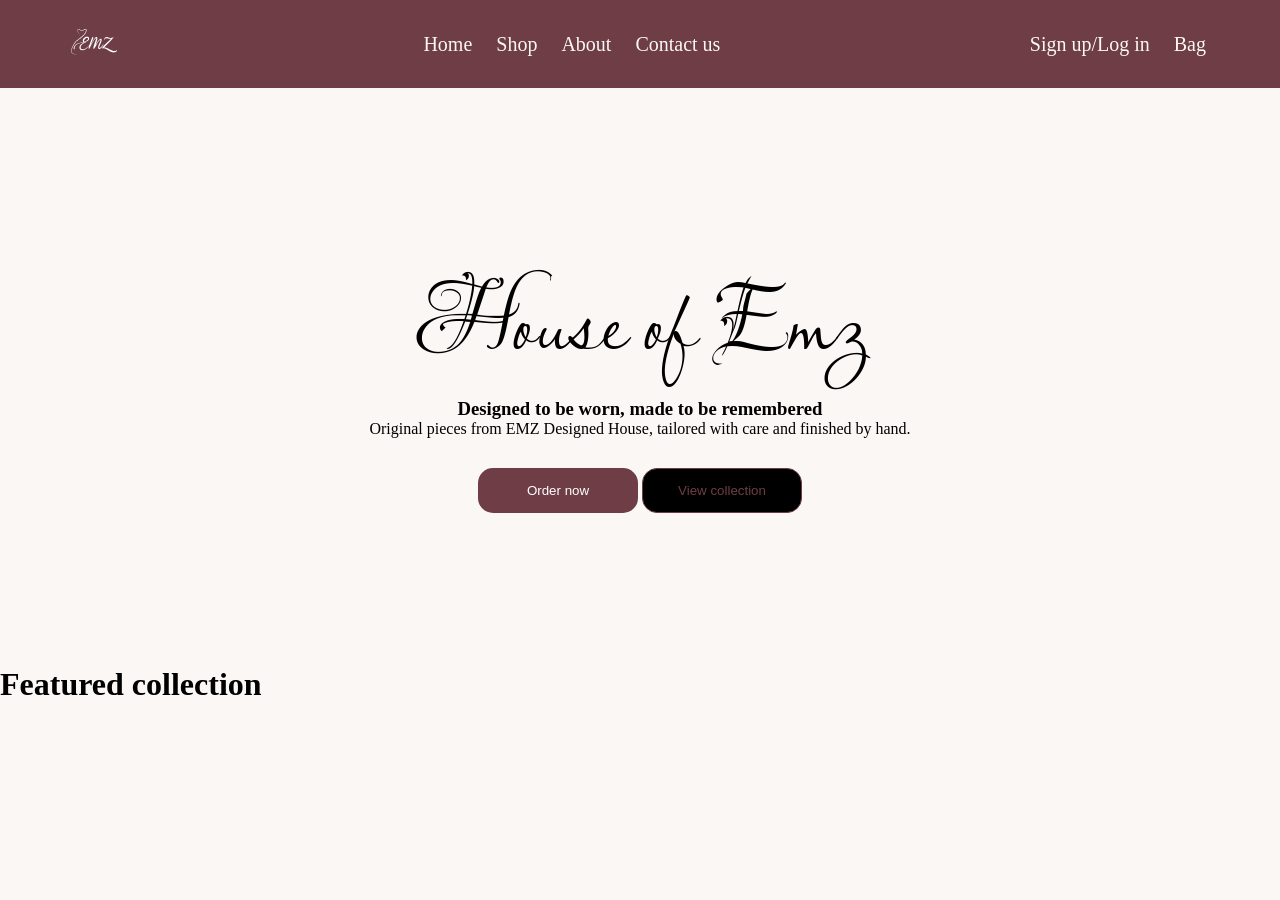
==== index.html @ cc618b4b "The hero section is well designed" ====
<!DOCTYPE html>
<html lang="en">
<head>
    <meta charset="UTF-8">
    <meta name="viewport" content="width=device-width, initial-scale=1.0">
    <title>House_of_Emz</title>
    <link rel="stylesheet" href="style.css">
    <link rel="preconnect" href="https://fonts.googleapis.com">
    <link rel="preconnect" href="https://fonts.gstatic.com" crossorigin>
    <link href="https://fonts.googleapis.com/css2?family=Alfa+Slab+One&family=Festive&family=Imperial+Script&family=Lavishly+Yours&family=Monsieur+La+Doulaise&family=UnifrakturMaguntia&display=swap" rel="stylesheet">
</head>
<body>
    <header>
        <div class="logo">
            <img width="60" src="/Images/EMZ_logo.svg" alt="A logo">
        </div>

        <div class="menu">
            <a href="">Home</a>
            <a href="">Shop</a>
            <a href="">About</a>
            <a href="">Contact us</a>
        </div>

        <div class="side_bar">
            <a href="">Sign up/Log in</a>
            <a href="">Bag</a>
        </div>
    </header>

    <div class="hero">
        <h1>House of Emz</h1>
        <h3>Designed to be worn, made to be remembered</h3>
        <p>Original pieces from EMZ Designed House, tailored with care and finished by hand.</p>
        <button class="order-now">
            Order now
         </button>
        <button class="collection">
            View collection
        </button>
    </div>

    <div class="featured-collection">
        <h1>Featured collection</h1>
        <div class="products">
            
        </div>
    </div>
</body>
</html>
---- style.css ----
* {
    margin: 0;
    padding: 0;
    box-sizing: border-box;
}

body {
    --primary: #985C64;
    --secondary: #6E3D45;
    --text: #2B2B2B;
    --background: #fbf7f5;
    --footer: #f3e4e4;
    background-color: var(--background);
}

header {
    display: flex;
    background: var(--secondary);
    gap: 24px;
    padding: 12px 5vw;
    align-items: center;
    justify-content: space-between;
}

a{
    color: var(--background);
    text-decoration: none;
    font-size: 20px;
    margin: 10px;
}

a:hover{
   color: var(--primary);
}

.hero {
    text-align: center;
    padding: 150px;
    font-size: 100%;
}

.hero > h1 {
    font-family: "Lavishly Yours", cursive;
    font-weight: 400;
    font-style: normal;
    font-size: 100px;
}

button {
    border-radius: 15px;
    width: 160px;
    height: 45px;
    padding: 10px;
    margin: 30px 0px 3px 0px;/*trbl*/ 
}

.order-now {
    color: white;
    background: var(--secondary);
    border: none;
}
 .order-now:hover {
    color: black;
    background: white;
 }

.collection {
    color: var(--secondary);
    background: black;
    border: 1px solid var(--secondary);
}
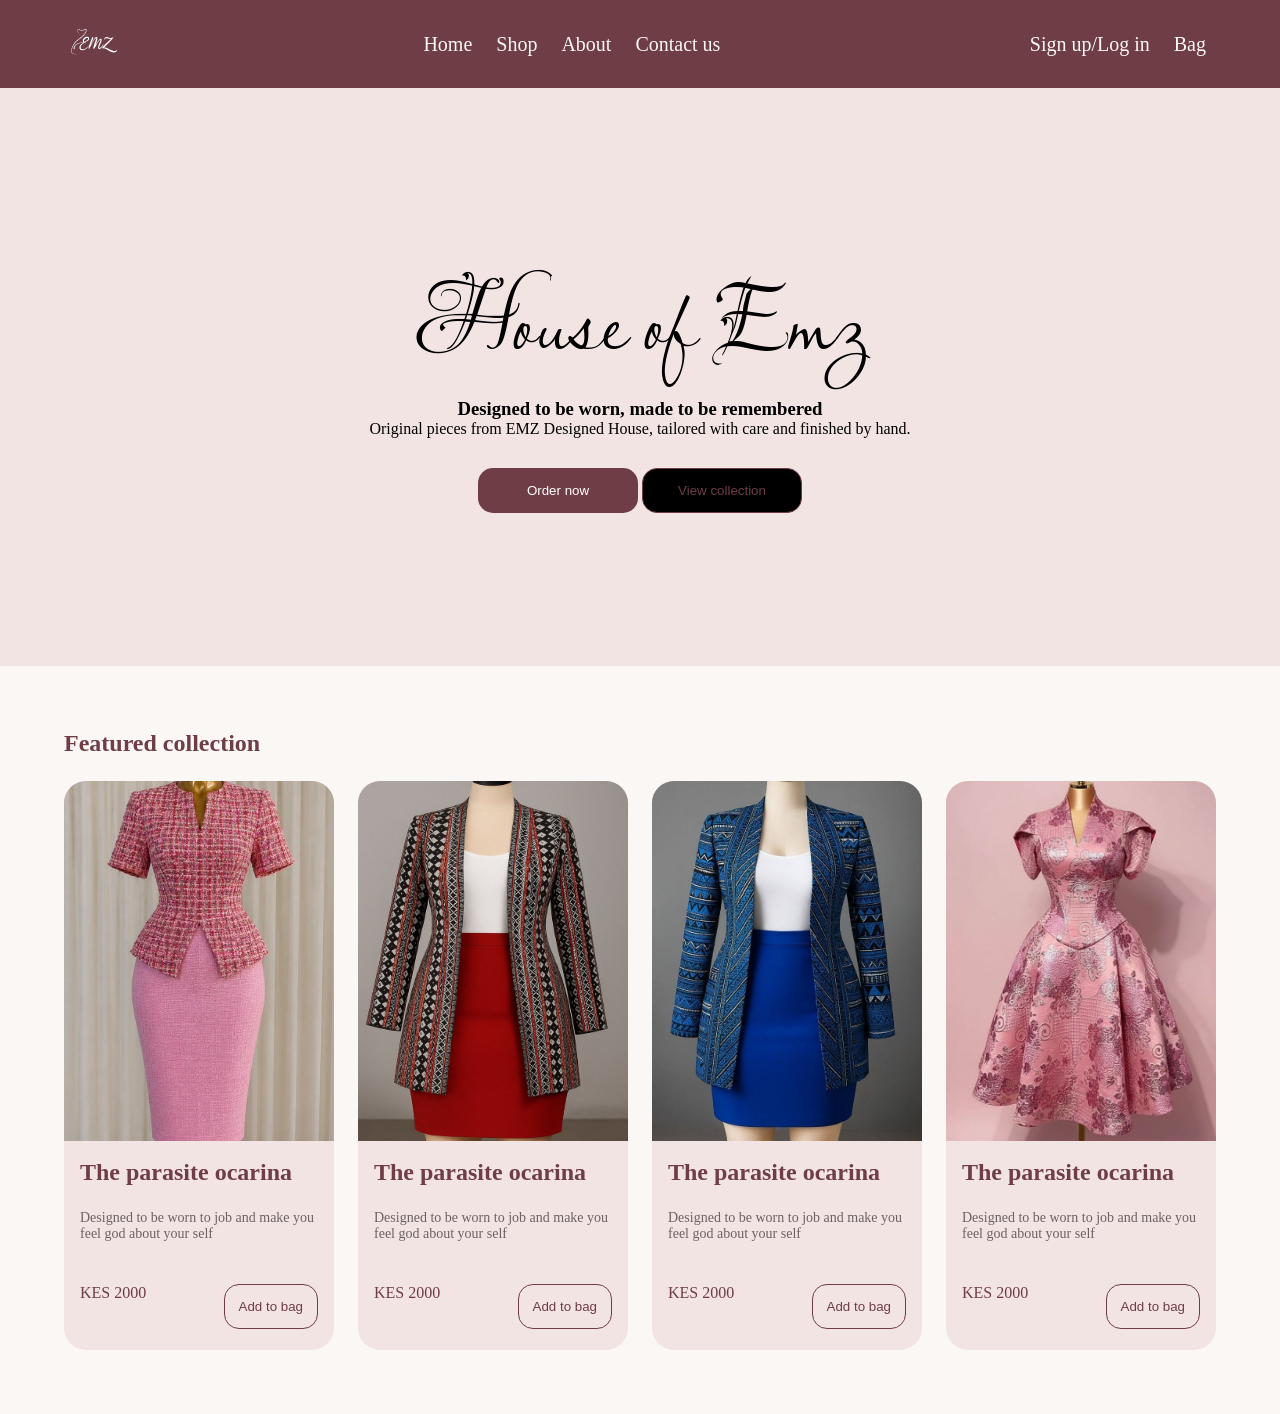
==== commit 2be18383: "The featured collection is donegit add .!" ====
--- a/index.html
+++ b/index.html
@@ -40,11 +40,61 @@
         </button>
     </div>
 
-    <div class="featured-collection">
+    <section class="featured-collection">
         <h1>Featured collection</h1>
         <div class="products">
-            
+            <div class="product">
+                <img src="Images/Design1.jpg" alt="An image of a designed cloth">
+                    <div class="product-information">
+                        <h1>The parasite ocarina</h1>
+                        <p>Designed to be worn to job and make you feel god about your self</p>  
+                        <div class="product-row">
+                            <span class="price">KES 2000</span>
+                            <button class="add-to-bag">Add to bag</button>
+                        </div>
+                    </div>
+            </div>
+
+            <div class="product">
+                <img src="Images/Design2.jpg" alt="An image of a designed cloth">
+                    <div class="product-information">
+                        <h1>The parasite ocarina</h1>
+                        <p>Designed to be worn to job and make you feel god about your self</p>  
+                        <div class="product-row">
+                            <span class="price">KES 2000</span>
+                            <button class="add-to-bag">Add to bag</button>
+                        </div>
+                    </div>
+            </div>
+
+            <div class="product">
+                <img src="Images/Design3.jpg" alt="An image of a designed cloth">
+                    <div class="product-information">
+                        <h1>The parasite ocarina</h1>
+                        <p>Designed to be worn to job and make you feel god about your self</p>  
+                        <div class="product-row">
+                            <span class="price">KES 2000</span>
+                            <button class="add-to-bag">Add to bag</button>
+                        </div>
+                    </div>
+            </div>
+
+            <div class="product">
+                <img src="Images/Design4.jpg" alt="An image of a designed cloth">
+                    <div class="product-information">
+                        <h1>The parasite ocarina</h1>
+                        <p>Designed to be worn to job and make you feel god about your self</p>  
+                        <div class="product-row">
+                            <span class="price">KES 2000</span>
+                            <button class="add-to-bag">Add to bag</button>
+                        </div>
+                    </div>
+            </div>
         </div>
-    </div>
+    </section>
+
+    <section class="About"> 
+        
+    </section>
 </body>
 </html>
--- a/style.css
+++ b/style.css
@@ -34,6 +34,7 @@
 }
 
 .hero {
+    background: var(--footer);
     text-align: center;
     padding: 150px;
     font-size: 100%;
@@ -68,4 +69,60 @@
     color: var(--secondary);
     background: black;
     border: 1px solid var(--secondary);
+}
+
+.featured-collection {
+    padding: 64px 5vw;
+    background: var(--background);
+}
+
+.featured-collection h1 {
+    color: var(--secondary);
+    margin-bottom: 24px;
+}
+
+.products {
+    display: grid;
+    grid-template-columns: repeat(auto-fit, minmax(220px, 1fr));
+    gap: 24px;
+}
+
+.product {
+    background: var(--footer);
+    border-radius: 22px;
+    overflow: hidden;
+}
+.product img {
+    width: 100%;
+    aspect-ratio: 3/4;
+    object-fit: cover;
+}
+
+.product-information {
+    padding: 14px 16px 18px;
+}
+
+.product-information p {
+    color: #6b6262;
+    font-size: 14px;
+}
+
+.product-row {
+    display: flex;
+    justify-content: space-between;
+    align-items: center;
+    margin-top: 12px;
+}
+
+.price {
+    color: var(--secondary);
+    font-weight: 500;
+}
+
+.add-to-bag {
+    width: auto;
+    padding: 8px 14px;
+    color: var(--secondary);
+    background: transparent;
+    border: 1.5px solid var(--secondary);
 }
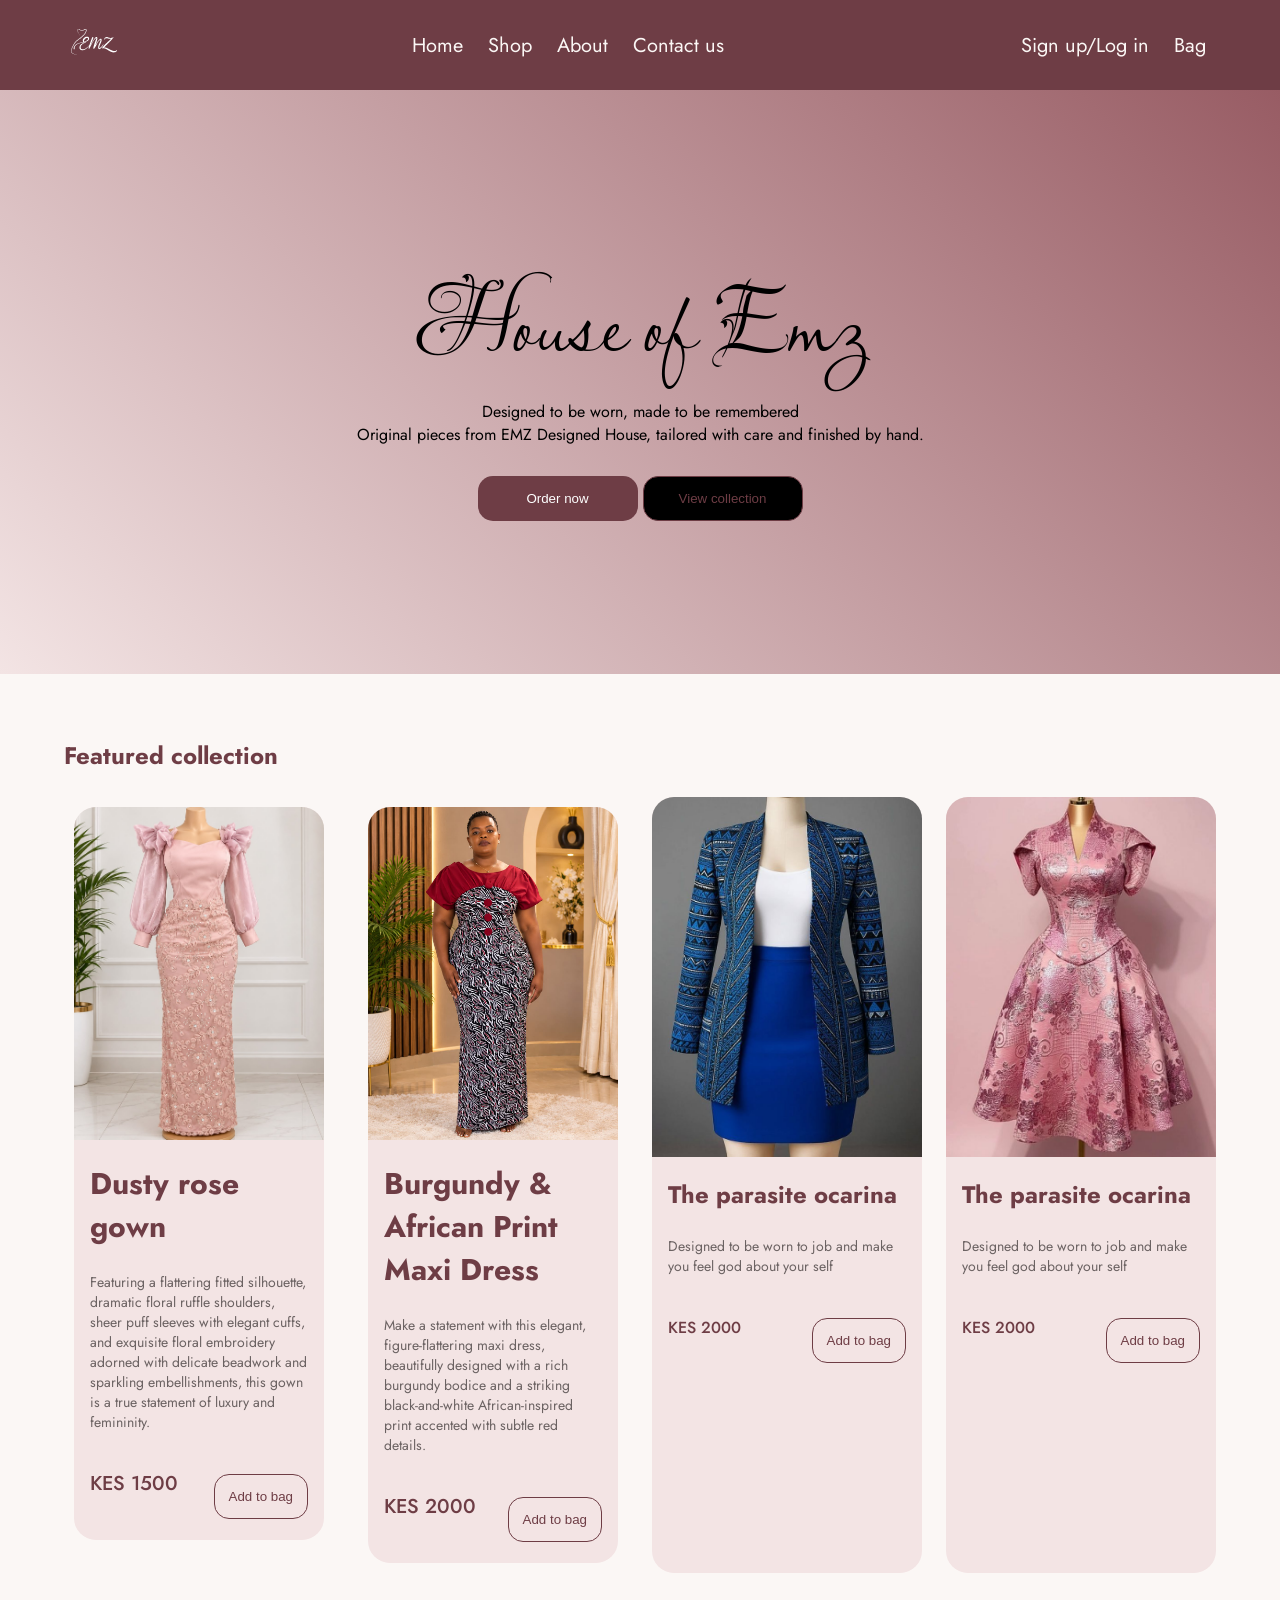
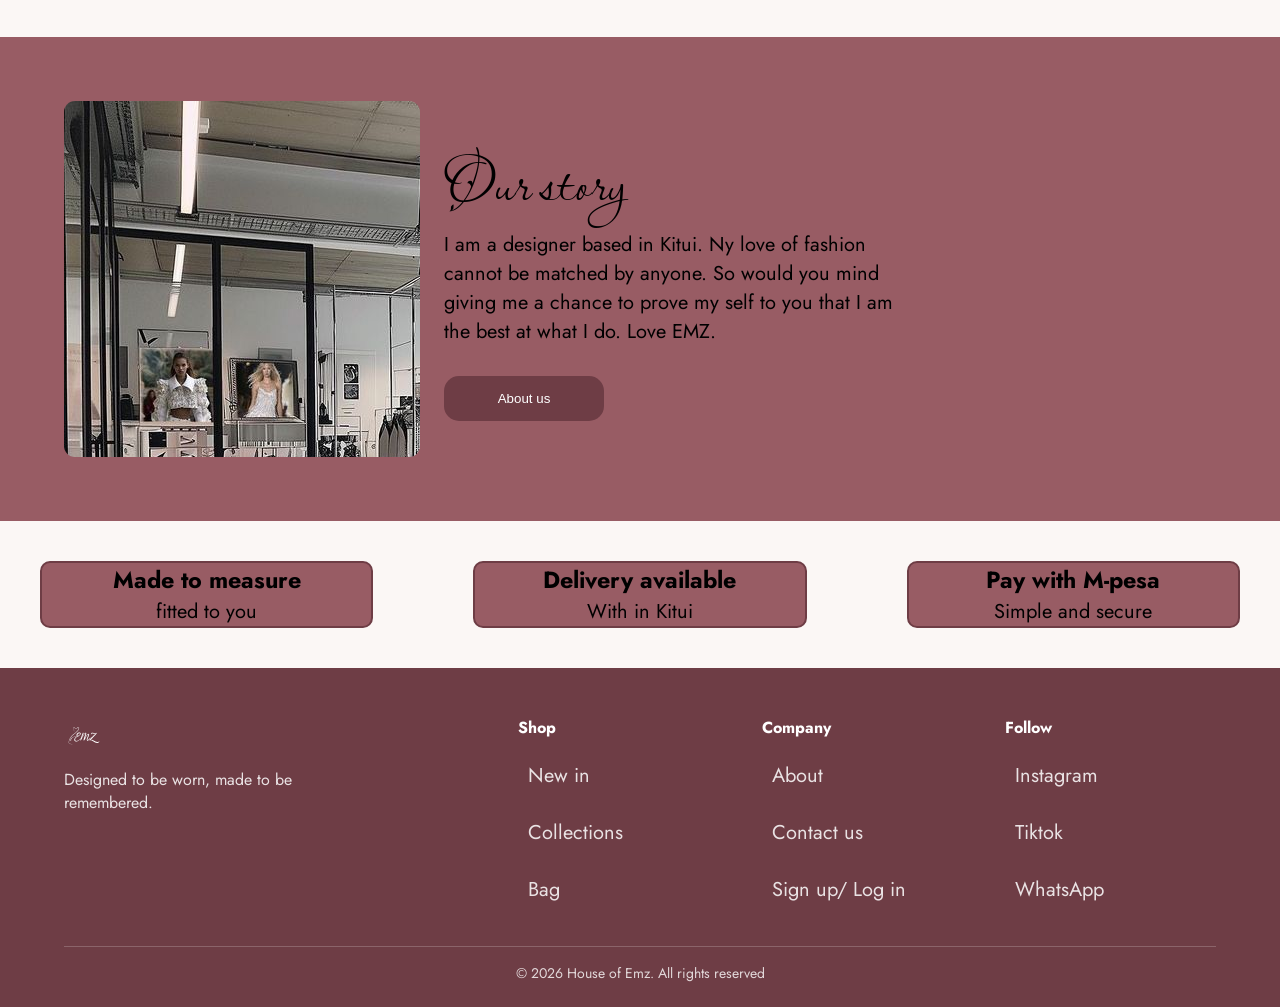
==== commit 65b6f768: "Added a new page for a design, but have not yet styled ut yet" ====
--- a/index.html
+++ b/index.html
@@ -7,6 +7,7 @@
     <link rel="stylesheet" href="style.css">
     <link rel="preconnect" href="https://fonts.googleapis.com">
     <link rel="preconnect" href="https://fonts.gstatic.com" crossorigin>
+    <link href="https://fonts.googleapis.com/css2?family=Jost:wght@400;500&display=swap" rel="stylesheet">
     <link href="https://fonts.googleapis.com/css2?family=Alfa+Slab+One&family=Festive&family=Imperial+Script&family=Lavishly+Yours&family=Monsieur+La+Doulaise&family=UnifrakturMaguntia&display=swap" rel="stylesheet">
 </head>
 <body>
@@ -30,7 +31,7 @@
 
     <div class="hero">
         <h1>House of Emz</h1>
-        <h3>Designed to be worn, made to be remembered</h3>
+        <p>Designed to be worn, made to be remembered</p>
         <p>Original pieces from EMZ Designed House, tailored with care and finished by hand.</p>
         <button class="order-now">
             Order now
@@ -43,29 +44,36 @@
     <section class="featured-collection">
         <h1>Featured collection</h1>
         <div class="products">
+            <a href="">
             <div class="product">
                 <img src="Images/Design1.jpg" alt="An image of a designed cloth">
                     <div class="product-information">
-                        <h1>The parasite ocarina</h1>
-                        <p>Designed to be worn to job and make you feel god about your self</p>  
+                        <h1>Dusty rose gown</h1>
+                        <p>Featuring a flattering fitted silhouette, dramatic floral ruffle shoulders, sheer puff sleeves with elegant cuffs, and 
+                            exquisite floral embroidery adorned with delicate beadwork and sparkling embellishments, this gown is a true statement
+                            of luxury and femininity.</p>  
+                        <div class="product-row">
+                            <span class="price">KES 1500</span>
+                            <button class="add-to-bag">Add to bag</button>
+                        </div>
+                    </div>
+            </div>
+            </a>
+
+            <a href="Burgundy&AfricanPrintMaxiDress.html">
+            <div class="product">
+                <img src="Images/Design2.jpeg" alt="An image of a designed cloth">
+                    <div class="product-information">
+                        <h1>Burgundy & African Print Maxi Dress</h1>
+                        <p>Make a statement with this elegant, figure-flattering maxi dress, beautifully designed with a rich burgundy bodice and a 
+                            striking black-and-white African-inspired print accented with subtle red details. </p>  
                         <div class="product-row">
                             <span class="price">KES 2000</span>
                             <button class="add-to-bag">Add to bag</button>
                         </div>
                     </div>
             </div>
-
-            <div class="product">
-                <img src="Images/Design2.jpg" alt="An image of a designed cloth">
-                    <div class="product-information">
-                        <h1>The parasite ocarina</h1>
-                        <p>Designed to be worn to job and make you feel god about your self</p>  
-                        <div class="product-row">
-                            <span class="price">KES 2000</span>
-                            <button class="add-to-bag">Add to bag</button>
-                        </div>
-                    </div>
-            </div>
+            </a>
 
             <div class="product">
                 <img src="Images/Design3.jpg" alt="An image of a designed cloth">
@@ -93,8 +101,67 @@
         </div>
     </section>
 
-    <section class="About"> 
-        
+    <section class="about"> 
+        <div class="about-image">
+            <img src="Images/A_design_studio.jfif" alt="">
+        </div>
+        <div class="our-story">
+            <span>Our story</span>
+            <p>I am a designer based in Kitui. Ny love of fashion cannot be matched by anyone. So would you mind giving me a chance to prove my self
+                to you that I am the best at what I do. Love EMZ.
+            </p>
+            <button class="about-us">About us</button>
+        </div>
     </section>
+
+    <section class="features">
+        <div class="feature">
+            <h3>Made to measure</h3>
+            <p>fitted to you</p>
+        </div>
+        <div class="feature">
+            <h3>Delivery available</h3>
+            <p>With in Kitui</p>
+        </div>
+        <div class="feature">
+            <h3>Pay with M-pesa</h3>
+            <p>Simple and secure</p>
+        </div>
+    </section>
+
+    <footer class="footer">
+        <div class="footer-top">
+
+            <div class="footer-brand">
+                <img width="40" src="Images/EMZ_logo.svg" alt="A logo od EMZ">
+                <p>Designed to be worn, made to be remembered.</p>
+            </div>
+
+            <div class="footer-column">
+                <h4>Shop</h4>
+                <a href="">New in</a>
+                <a href="">Collections</a>
+                <a href="">Bag</a>
+            </div>
+
+            <div class="footer-column">
+                <h4>Company</h4>
+                <a href="">About</a>
+                <a href="">Contact us</a>
+                <a href="">Sign up/ Log in</a>
+            </div>
+
+            <div class="footer-column">
+                <h4>Follow</h4>
+                <a href="">Instagram</a>
+                <a href="">Tiktok</a>
+                <a href="">WhatsApp</a>
+            </div>
+        </div>
+
+        <div class="footer-bottom">
+            <p>&copy; 2026 House of Emz. All rights reserved</p>
+        </div>
+    </footer>
 </body>
 </html>
--- a/style.css
+++ b/style.css
@@ -10,6 +10,7 @@
     --text: #2B2B2B;
     --background: #fbf7f5;
     --footer: #f3e4e4;
+    font-family: "Jost", Arial, sans-serif;
     background-color: var(--background);
 }
 
@@ -34,7 +35,7 @@
 }
 
 .hero {
-    background: var(--footer);
+    background: linear-gradient(45deg, var(--footer), var(--primary));
     text-align: center;
     padding: 150px;
     font-size: 100%;
@@ -125,4 +126,122 @@
     color: var(--secondary);
     background: transparent;
     border: 1.5px solid var(--secondary);
+}
+
+.add-to-bag:hover {
+    color: var(--text);
+    background: var(--background);
+    cursor: pointer;
+}
+
+.about {
+    padding: 64px 5vw;
+    display: flex;
+    align-items: center;
+    justify-content: center;
+    gap: 24px;
+    background: var(--primary);
+}
+
+.about-image {
+    aspect-ratio: 1/1;
+    border-radius: 11px;
+    overflow: hidden;
+}
+
+.our-story {
+    text-align: left;
+    
+}
+
+.our-story span {
+    font-family: "Lavishly Yours", cursive;
+    font-weight: 400;
+    font-style: normal;
+    font-size: 60px;
+}
+
+.our-story p {
+    font-family: "Jost", Arial, sans-serif;
+    font-size: 20px;
+    width: 60%;
+}
+
+.about-us {
+    color: white;
+    background: var(--secondary);
+    border: none;
+
+}
+.about-us:hover {
+    cursor: pointer;
+    color: black;
+    background: white;
+ }
+
+ .features {
+    font-size: 20px;
+    display: grid;
+    grid-template-columns: repeat(auto-fit, minmax(300px, 1fr));
+    gap: 100px;
+    margin: 40px;
+ }
+ .feature {
+    background: var(--primary);
+    text-align: center;
+    border: 2px solid var(--secondary);
+    border-radius: 10px;
+ }
+ 
+ .footer {
+    background: var(--secondary);
+    color: white;
+    padding: 48px 5vw 24px;
+ }
+
+ .footer-top {
+    display: grid;
+    grid-template-columns: 2fr 1fr 1fr 1fr;
+    gap: 32px;
+}
+
+.footer-brand {
+    display: flex;
+    flex-direction: column;
+    gap: 12px;
+}
+
+.footer-brand p {
+    max-width: 250px;
+    opacity: 0.85;
+}
+
+.footer-column {
+   display: flex;
+   flex-direction: column;
+   gap: 8px; 
+}
+
+.footer-column h4 {
+    margin-bottom: 4px;
+}
+
+.footer a {
+    color: white;
+    text-decoration: none;
+    opacity: 0.85;
+}
+
+.footer a:hover {
+    opacity: 1;
+    text-decoration: underline;
+}
+
+.footer-bottom {
+    margin-top: 32px;
+    padding-top: 16px;
+    border-top: 1px solid rgba(255, 255, 255, 0.25);
+    text-align: center;
+    font-size: 14px;
+    opacity: 0.8;
 }
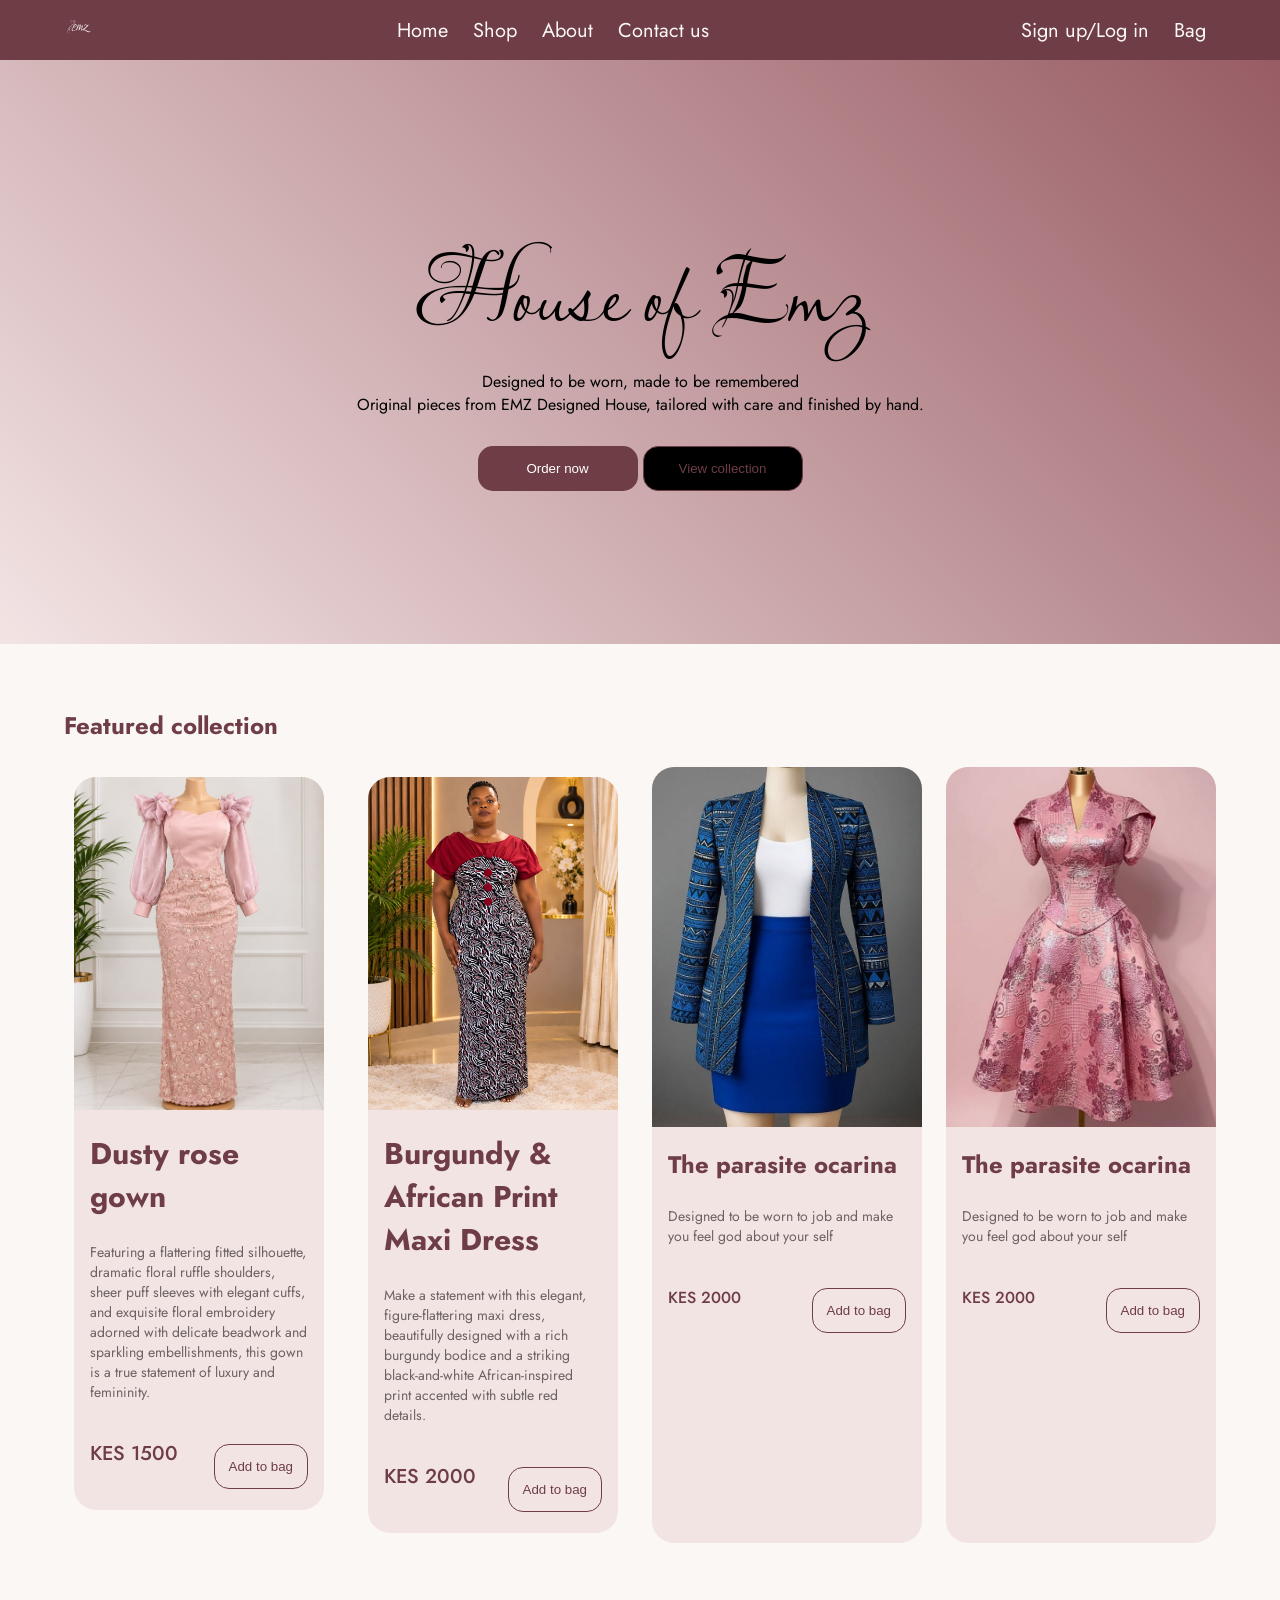
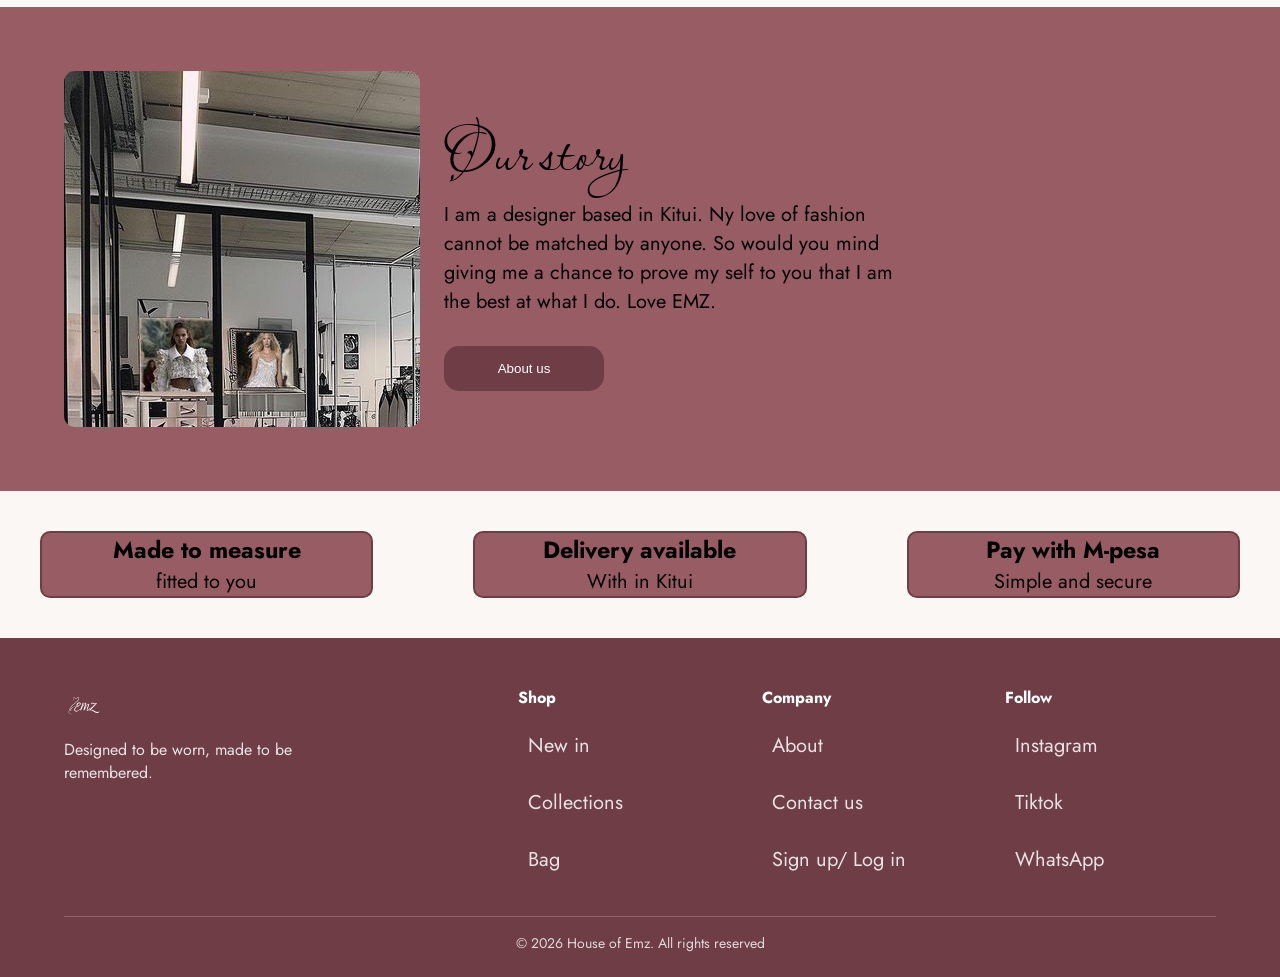
==== commit 11af692c: "The design page styled but has no functions yet" ====
--- a/index.html
+++ b/index.html
@@ -13,7 +13,7 @@
 <body>
     <header>
         <div class="logo">
-            <img width="60" src="/Images/EMZ_logo.svg" alt="A logo">
+            <img width="30" src="/Images/EMZ_logo.svg" alt="A logo">
         </div>
 
         <div class="menu">
@@ -44,10 +44,12 @@
     <section class="featured-collection">
         <h1>Featured collection</h1>
         <div class="products">
+
             <a href="">
             <div class="product">
                 <img src="Images/Design1.jpg" alt="An image of a designed cloth">
-                    <div class="product-information">
+                    
+                <div class="product-information">
                         <h1>Dusty rose gown</h1>
                         <p>Featuring a flattering fitted silhouette, dramatic floral ruffle shoulders, sheer puff sleeves with elegant cuffs, and 
                             exquisite floral embroidery adorned with delicate beadwork and sparkling embellishments, this gown is a true statement
@@ -56,7 +58,7 @@
                             <span class="price">KES 1500</span>
                             <button class="add-to-bag">Add to bag</button>
                         </div>
-                    </div>
+                </div>
             </div>
             </a>
 
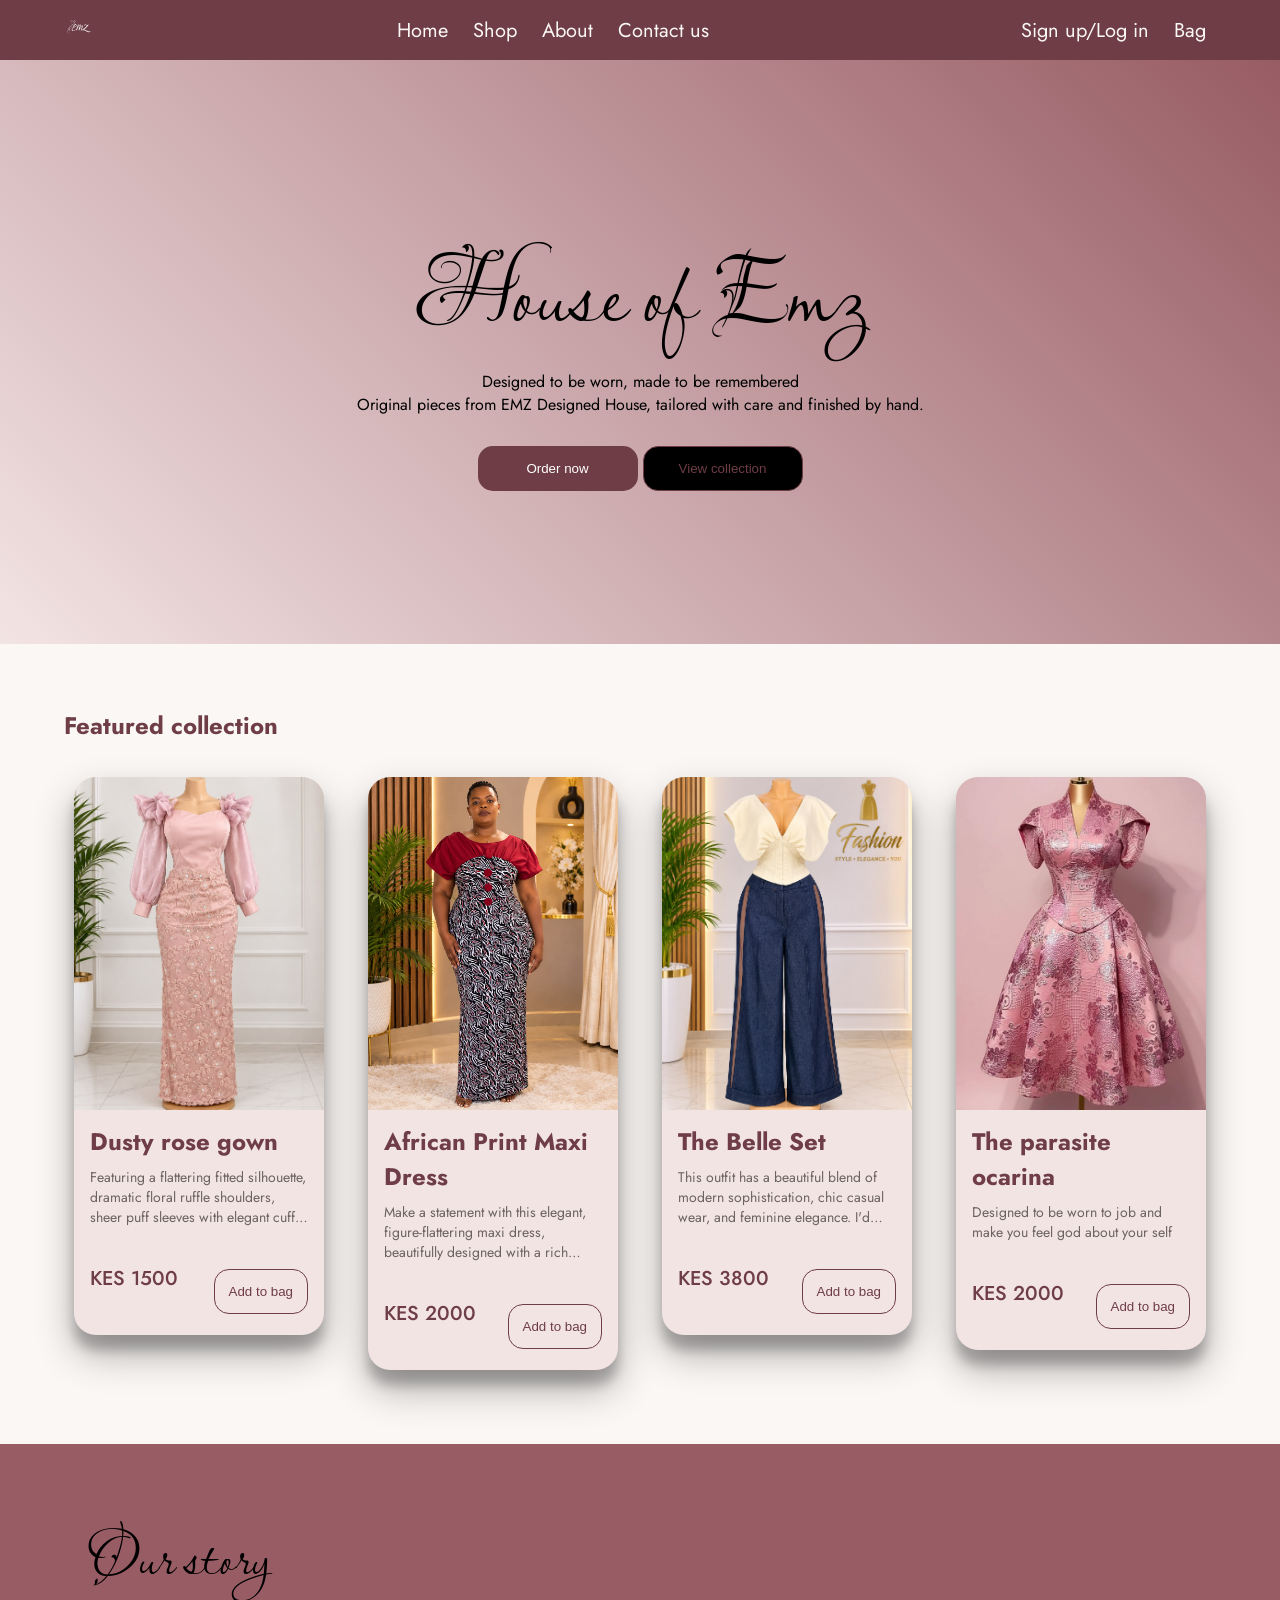
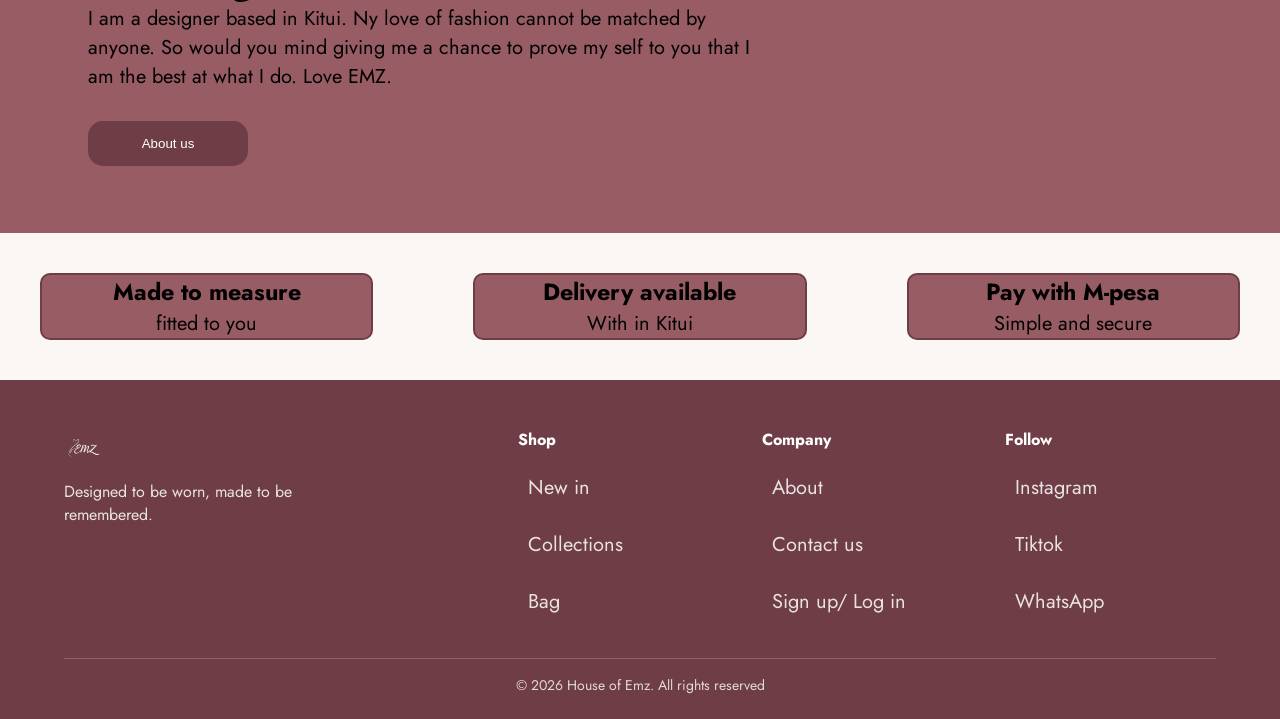
==== commit 41649872: "I was able to add a function in the African print maxi dress. I added more images becouse of the ddi" ====
--- a/index.html
+++ b/index.html
@@ -66,7 +66,7 @@
             <div class="product">
                 <img src="Images/Design2.jpeg" alt="An image of a designed cloth">
                     <div class="product-information">
-                        <h1>Burgundy & African Print Maxi Dress</h1>
+                        <h1>African Print Maxi Dress</h1>
                         <p>Make a statement with this elegant, figure-flattering maxi dress, beautifully designed with a rich burgundy bodice and a 
                             striking black-and-white African-inspired print accented with subtle red details. </p>  
                         <div class="product-row">
@@ -77,18 +77,21 @@
             </div>
             </a>
 
+            <a href="">
             <div class="product">
-                <img src="Images/Design3.jpg" alt="An image of a designed cloth">
+                <img src="Images/Design3.jpeg" alt="An image of a designed cloth">
                     <div class="product-information">
-                        <h1>The parasite ocarina</h1>
-                        <p>Designed to be worn to job and make you feel god about your self</p>  
+                        <h1>The Belle Set</h1>
+                        <p>This outfit has a beautiful blend of modern sophistication, chic casual wear, and feminine elegance. I'd market it as a stylish two-piece statement set.</p>  
                         <div class="product-row">
-                            <span class="price">KES 2000</span>
+                            <span class="price">KES 3800</span>
                             <button class="add-to-bag">Add to bag</button>
                         </div>
                     </div>
             </div>
+            </a>
 
+            <a href="">
             <div class="product">
                 <img src="Images/Design4.jpg" alt="An image of a designed cloth">
                     <div class="product-information">
@@ -100,6 +103,8 @@
                         </div>
                     </div>
             </div>
+            </a>    
+
         </div>
     </section>
 
@@ -165,5 +170,6 @@
             <p>&copy; 2026 House of Emz. All rights reserved</p>
         </div>
     </footer>
+    <script src="script.js"></script>
 </body>
 </html>
--- a/style.css
+++ b/style.css
@@ -89,6 +89,10 @@
 }
 
 .product {
+    display: flex;
+    flex-direction: column;
+    width: 100%;
+    box-shadow: rgba(0, 0, 0, 0.3) 0px 19px 38px, rgba(0, 0, 0, 0.22) 0px 15px 12px;
     background: var(--footer);
     border-radius: 22px;
     overflow: hidden;
@@ -100,19 +104,32 @@
 }
 
 .product-information {
+    display: flex;
+    flex-direction: column;
+    flex: 1;                 /* fills the remaining card height */
     padding: 14px 16px 18px;
 }
 
+.product-information h1 {
+    font-size: 1.5rem;
+    margin-bottom: 8px;
+}
 .product-information p {
     color: #6b6262;
     font-size: 14px;
+    display: -webkit-box;
+    -webkit-line-clamp: 3; /*This for long text in the description meaning that it will show only 3 lines and the rest it's just dots*/
+    line-clamp: 3;
+    -webkit-box-orient: vertical;
+    overflow: hidden;
 }
 
 .product-row {
     display: flex;
     justify-content: space-between;
     align-items: center;
-    margin-top: 12px;
+    margin-top: auto; /*Pushes price + button to the bottom*/
+    padding-top: 12px;
 }
 
 .price {
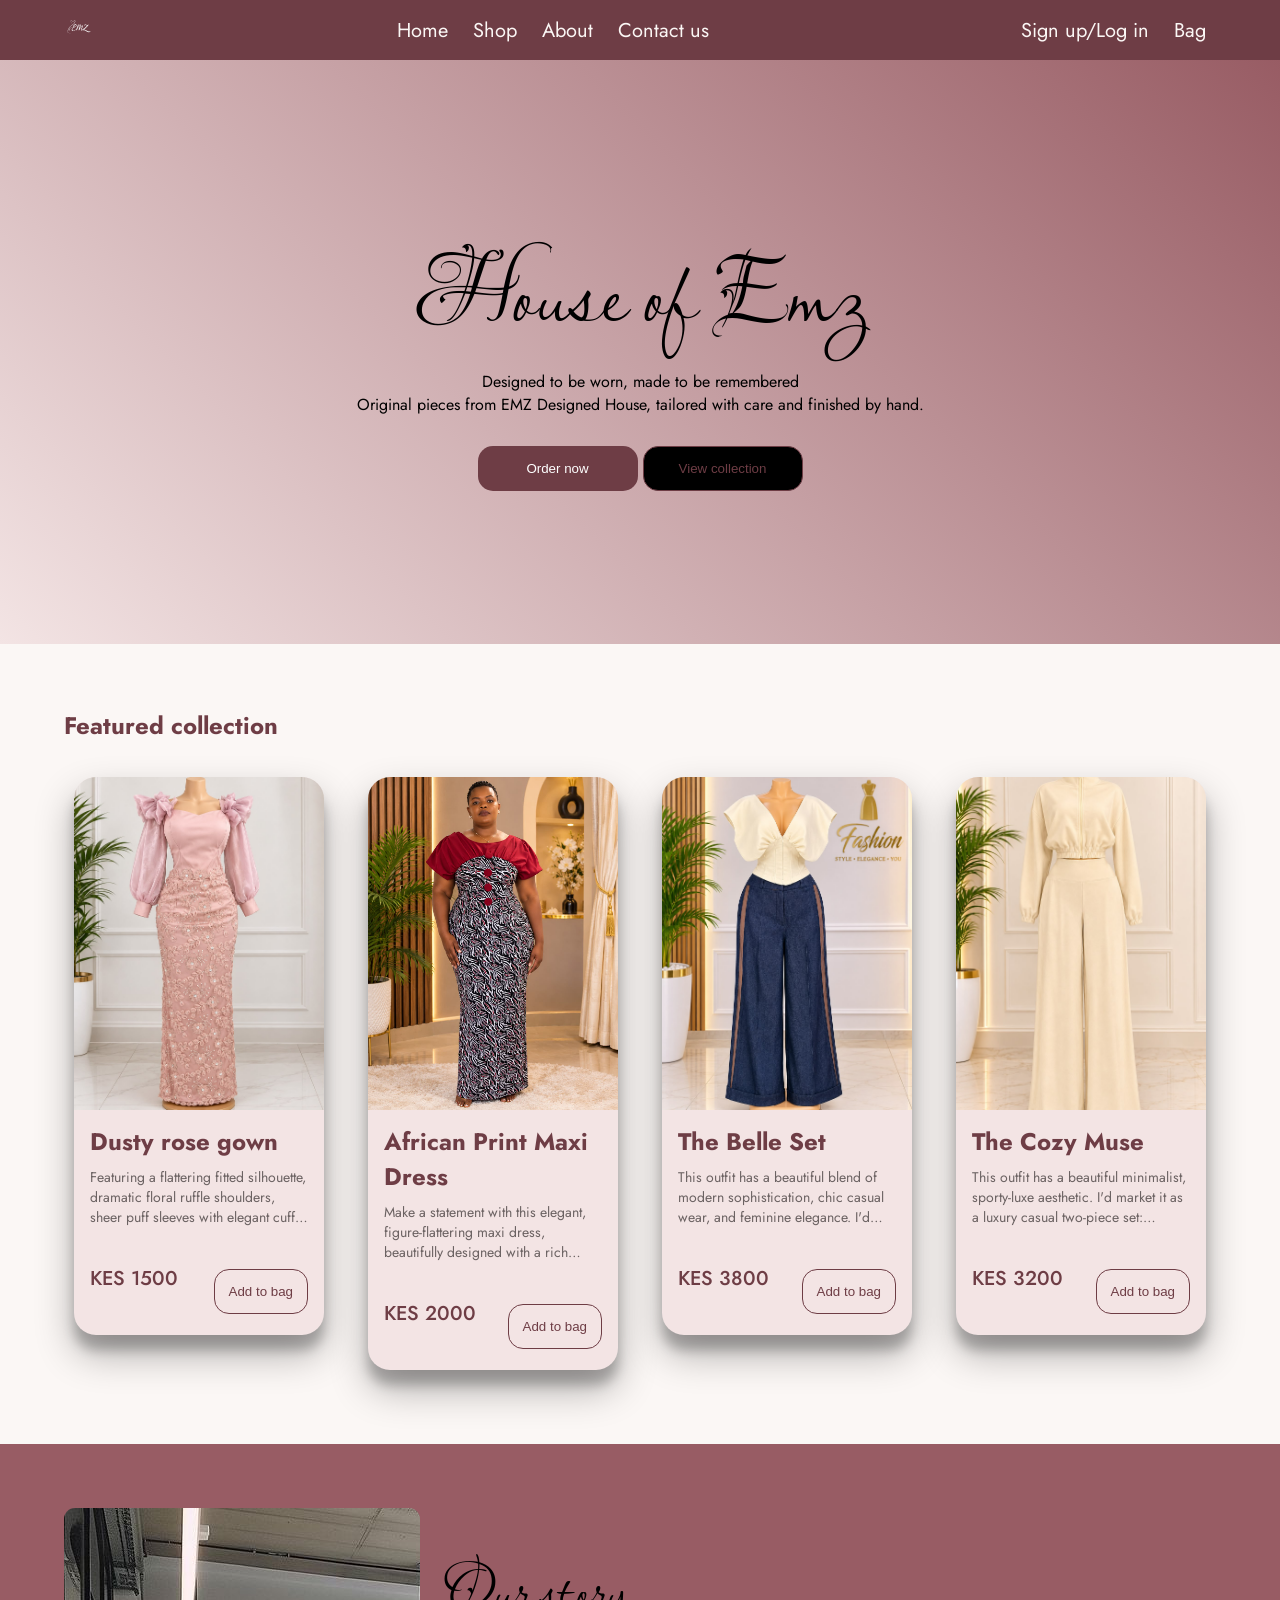
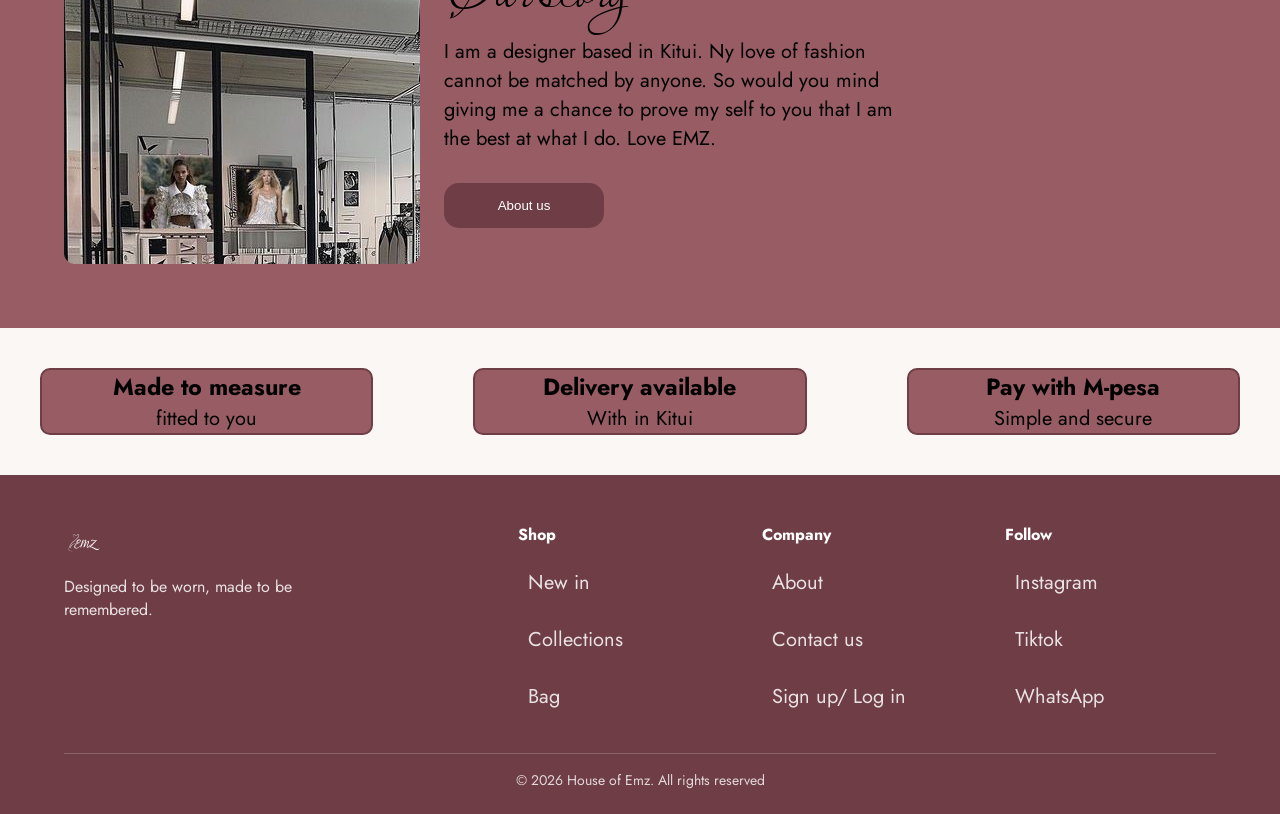
==== commit 560baf7d: "I was able to add an array with all the products information and learned I couuld get git an print i" ====
--- a/index.html
+++ b/index.html
@@ -95,10 +95,10 @@
             <div class="product">
                 <img src="Images/Design4.jpg" alt="An image of a designed cloth">
                     <div class="product-information">
-                        <h1>The parasite ocarina</h1>
-                        <p>Designed to be worn to job and make you feel god about your self</p>  
+                        <h1>The Cozy Muse </h1>
+                        <p>This outfit has a beautiful minimalist, sporty-luxe aesthetic. I'd market it as a luxury casual two-piece set: comfortable, sophisticated and effortlessly stylish. �</p>  
                         <div class="product-row">
-                            <span class="price">KES 2000</span>
+                            <span class="price">KES 3200</span>
                             <button class="add-to-bag">Add to bag</button>
                         </div>
                     </div>
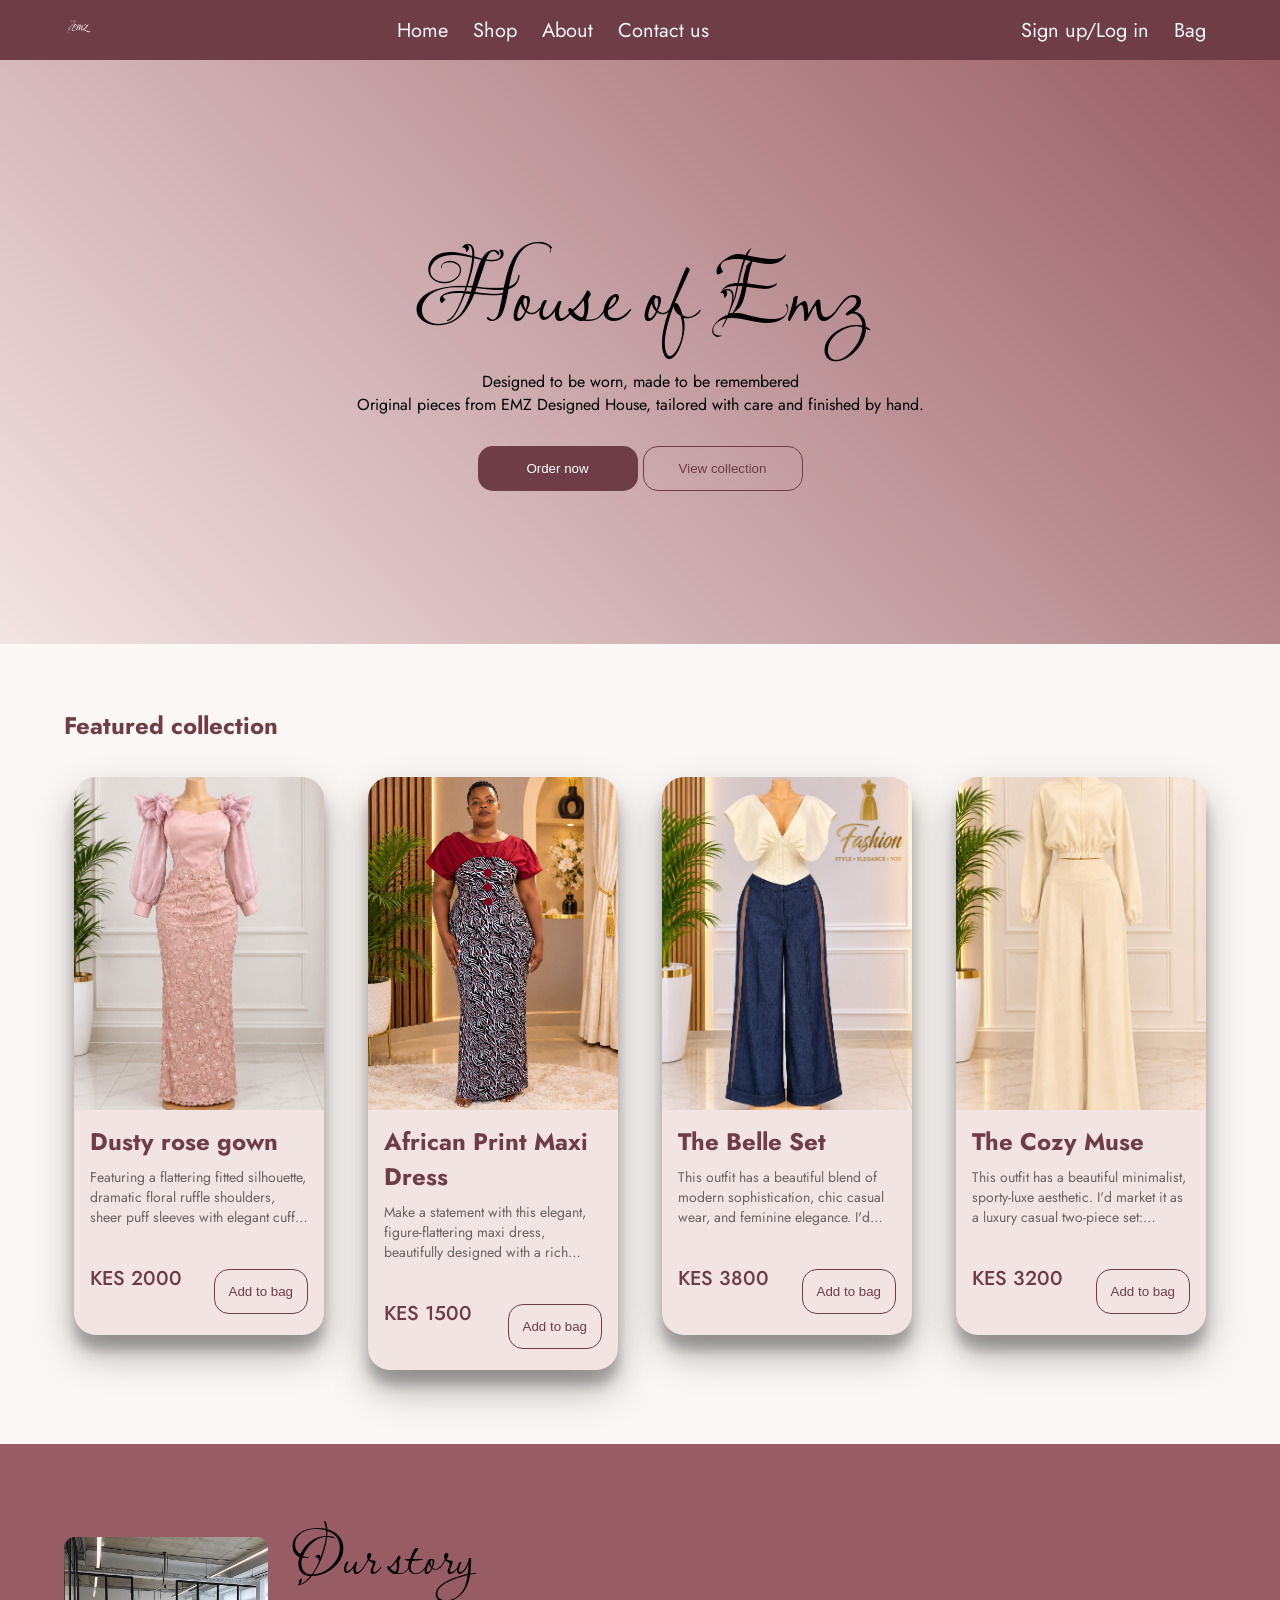
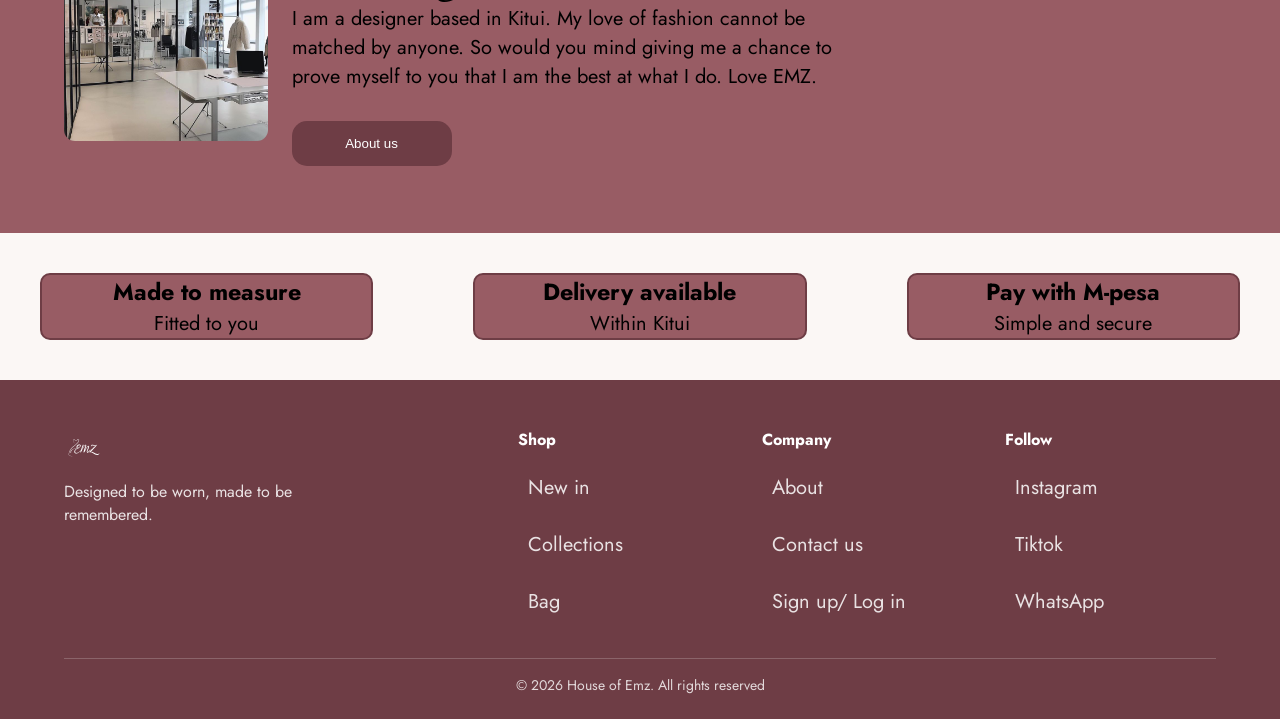
==== commit bd7ddaa7: "So I have added a media quarry for tablet and mobile responsiveness" ====
--- a/index.html
+++ b/index.html
@@ -8,24 +8,24 @@
     <link rel="preconnect" href="https://fonts.googleapis.com">
     <link rel="preconnect" href="https://fonts.gstatic.com" crossorigin>
     <link href="https://fonts.googleapis.com/css2?family=Jost:wght@400;500&display=swap" rel="stylesheet">
-    <link href="https://fonts.googleapis.com/css2?family=Alfa+Slab+One&family=Festive&family=Imperial+Script&family=Lavishly+Yours&family=Monsieur+La+Doulaise&family=UnifrakturMaguntia&display=swap" rel="stylesheet">
+    <link href="https://fonts.googleapis.com/css2?family=Lavishly+Yours&display=swap" rel="stylesheet">
 </head>
 <body>
     <header>
         <div class="logo">
-            <img width="30" src="/Images/EMZ_logo.svg" alt="A logo">
+            <img width="30" src="Images/EMZ_logo.svg" alt="A logo">
         </div>
 
         <div class="menu">
-            <a href="">Home</a>
-            <a href="">Shop</a>
-            <a href="">About</a>
-            <a href="">Contact us</a>
+            <a href="#">Home</a>
+            <a href="#">Shop</a>
+            <a href="#">About</a>
+            <a href="#">Contact us</a>
         </div>
 
         <div class="side_bar">
-            <a href="">Sign up/Log in</a>
-            <a href="">Bag</a>
+            <a href="#">Sign up/Log in</a>
+            <a href="#">Bag</a>
         </div>
     </header>
 
@@ -45,7 +45,7 @@
         <h1>Featured collection</h1>
         <div class="products">
 
-            <a href="">
+            <a href="Dusty_rose_gown.html">
             <div class="product">
                 <img src="Images/Design1.jpg" alt="An image of a designed cloth">
                     
@@ -55,14 +55,14 @@
                             exquisite floral embroidery adorned with delicate beadwork and sparkling embellishments, this gown is a true statement
                             of luxury and femininity.</p>  
                         <div class="product-row">
-                            <span class="price">KES 1500</span>
-                            <button class="add-to-bag">Add to bag</button>
+                            <span class="price">KES 2000</span>
+                            <button class="add-to-bag" data-id="1">Add to bag</button>
                         </div>
                 </div>
             </div>
             </a>
 
-            <a href="Burgundy&AfricanPrintMaxiDress.html">
+            <a href="AfricanPrintMaxiDress.html">
             <div class="product">
                 <img src="Images/Design2.jpeg" alt="An image of a designed cloth">
                     <div class="product-information">
@@ -70,14 +70,14 @@
                         <p>Make a statement with this elegant, figure-flattering maxi dress, beautifully designed with a rich burgundy bodice and a 
                             striking black-and-white African-inspired print accented with subtle red details. </p>  
                         <div class="product-row">
-                            <span class="price">KES 2000</span>
-                            <button class="add-to-bag">Add to bag</button>
+                            <span class="price">KES 1500</span>
+                            <button class="add-to-bag" data-id="2">Add to bag</button>
                         </div>
                     </div>
             </div>
             </a>
 
-            <a href="">
+            <a href="The_belle_set.html">
             <div class="product">
                 <img src="Images/Design3.jpeg" alt="An image of a designed cloth">
                     <div class="product-information">
@@ -85,21 +85,21 @@
                         <p>This outfit has a beautiful blend of modern sophistication, chic casual wear, and feminine elegance. I'd market it as a stylish two-piece statement set.</p>  
                         <div class="product-row">
                             <span class="price">KES 3800</span>
-                            <button class="add-to-bag">Add to bag</button>
+                            <button class="add-to-bag" data-id="3">Add to bag</button>
                         </div>
                     </div>
             </div>
             </a>
 
-            <a href="">
+            <a href="The_cozy_Muse.html">
             <div class="product">
                 <img src="Images/Design4.jpg" alt="An image of a designed cloth">
                     <div class="product-information">
-                        <h1>The Cozy Muse </h1>
-                        <p>This outfit has a beautiful minimalist, sporty-luxe aesthetic. I'd market it as a luxury casual two-piece set: comfortable, sophisticated and effortlessly stylish. �</p>  
+                        <h1>The Cozy Muse</h1>
+                        <p>This outfit has a beautiful minimalist, sporty-luxe aesthetic. I'd market it as a luxury casual two-piece set: comfortable, sophisticated and effortlessly stylish.</p>  
                         <div class="product-row">
                             <span class="price">KES 3200</span>
-                            <button class="add-to-bag">Add to bag</button>
+                            <button class="add-to-bag" data-id="4">Add to bag</button>
                         </div>
                     </div>
             </div>
@@ -114,7 +114,7 @@
         </div>
         <div class="our-story">
             <span>Our story</span>
-            <p>I am a designer based in Kitui. Ny love of fashion cannot be matched by anyone. So would you mind giving me a chance to prove my self
+            <p>I am a designer based in Kitui. My love of fashion cannot be matched by anyone. So would you mind giving me a chance to prove myself
                 to you that I am the best at what I do. Love EMZ.
             </p>
             <button class="about-us">About us</button>
@@ -124,11 +124,11 @@
     <section class="features">
         <div class="feature">
             <h3>Made to measure</h3>
-            <p>fitted to you</p>
+            <p>Fitted to you</p>
         </div>
         <div class="feature">
             <h3>Delivery available</h3>
-            <p>With in Kitui</p>
+            <p>Within Kitui</p>
         </div>
         <div class="feature">
             <h3>Pay with M-pesa</h3>
@@ -140,29 +140,29 @@
         <div class="footer-top">
 
             <div class="footer-brand">
-                <img width="40" src="Images/EMZ_logo.svg" alt="A logo od EMZ">
+                <img width="40" src="Images/EMZ_logo.svg" alt="A logo of EMZ">
                 <p>Designed to be worn, made to be remembered.</p>
             </div>
 
             <div class="footer-column">
                 <h4>Shop</h4>
-                <a href="">New in</a>
-                <a href="">Collections</a>
-                <a href="">Bag</a>
+                <a href="#">New in</a>
+                <a href="#">Collections</a>
+                <a href="#">Bag</a>
             </div>
 
             <div class="footer-column">
                 <h4>Company</h4>
-                <a href="">About</a>
-                <a href="">Contact us</a>
-                <a href="">Sign up/ Log in</a>
+                <a href="#">About</a>
+                <a href="#">Contact us</a>
+                <a href="#">Sign up/ Log in</a>
             </div>
 
             <div class="footer-column">
                 <h4>Follow</h4>
-                <a href="">Instagram</a>
-                <a href="">Tiktok</a>
-                <a href="">WhatsApp</a>
+                <a href="#">Instagram</a>
+                <a href="#">Tiktok</a>
+                <a href="#">WhatsApp</a>
             </div>
         </div>
 
--- a/style.css
+++ b/style.css
@@ -68,7 +68,7 @@
 
 .collection {
     color: var(--secondary);
-    background: black;
+    background: transparent;
     border: 1px solid var(--secondary);
 }
 
@@ -199,7 +199,7 @@
  .features {
     font-size: 20px;
     display: grid;
-    grid-template-columns: repeat(auto-fit, minmax(300px, 1fr));
+    grid-template-columns: repeat(auto-fit, minmax(250px, 1fr));
     gap: 100px;
     margin: 40px;
  }
@@ -261,4 +261,82 @@
     text-align: center;
     font-size: 14px;
     opacity: 0.8;
-}+}
+
+/* ---------- Tablet ---------- */
+@media (max-width: 768px) {
+
+    /* Header: allow items to wrap and shrink the links */
+    header {
+        flex-wrap: wrap;
+        gap: 8px;
+        justify-content: center;
+    }
+
+    a {
+        font-size: 16px;
+        margin: 6px;
+    }
+
+    /* Hero: 150px padding and a 100px title are too big for tablets */
+    .hero {
+        padding: 80px 24px;
+    }
+
+    .hero > h1 {
+        font-size: 64px;
+    }
+
+    /* About: stack the image above the text */
+    .about {
+        flex-direction: column;
+        text-align: center;
+    }
+
+    .our-story {
+        text-align: center;
+    }
+
+    .our-story p {
+        width: 100%;
+    }
+
+    /* Features: smaller gap and margin */
+    .features {
+        gap: 24px;
+        margin: 24px;
+    }
+
+    /* Footer: 4 columns becomes 2 */
+    .footer-top {
+        grid-template-columns: 1fr 1fr;
+    }
+}
+
+/* ---------- Phone ---------- */
+@media (max-width: 480px) {
+    .hero > h1 {
+        font-size: 48px;
+    }
+
+    .footer-top {
+        grid-template-columns: 1fr;
+    }
+
+    button {
+        width: 100%;
+    }
+
+    .about {
+        flex-direction: column;
+        padding: 32px 5vw;
+    }
+
+    .about-image {
+        max-width: 280px;
+        margin: 0 auto;
+    }
+}
+
+.about-image { width: min(350px, 100%); }
+.about-image img { width: 100%; height: 100%; object-fit: cover; }
